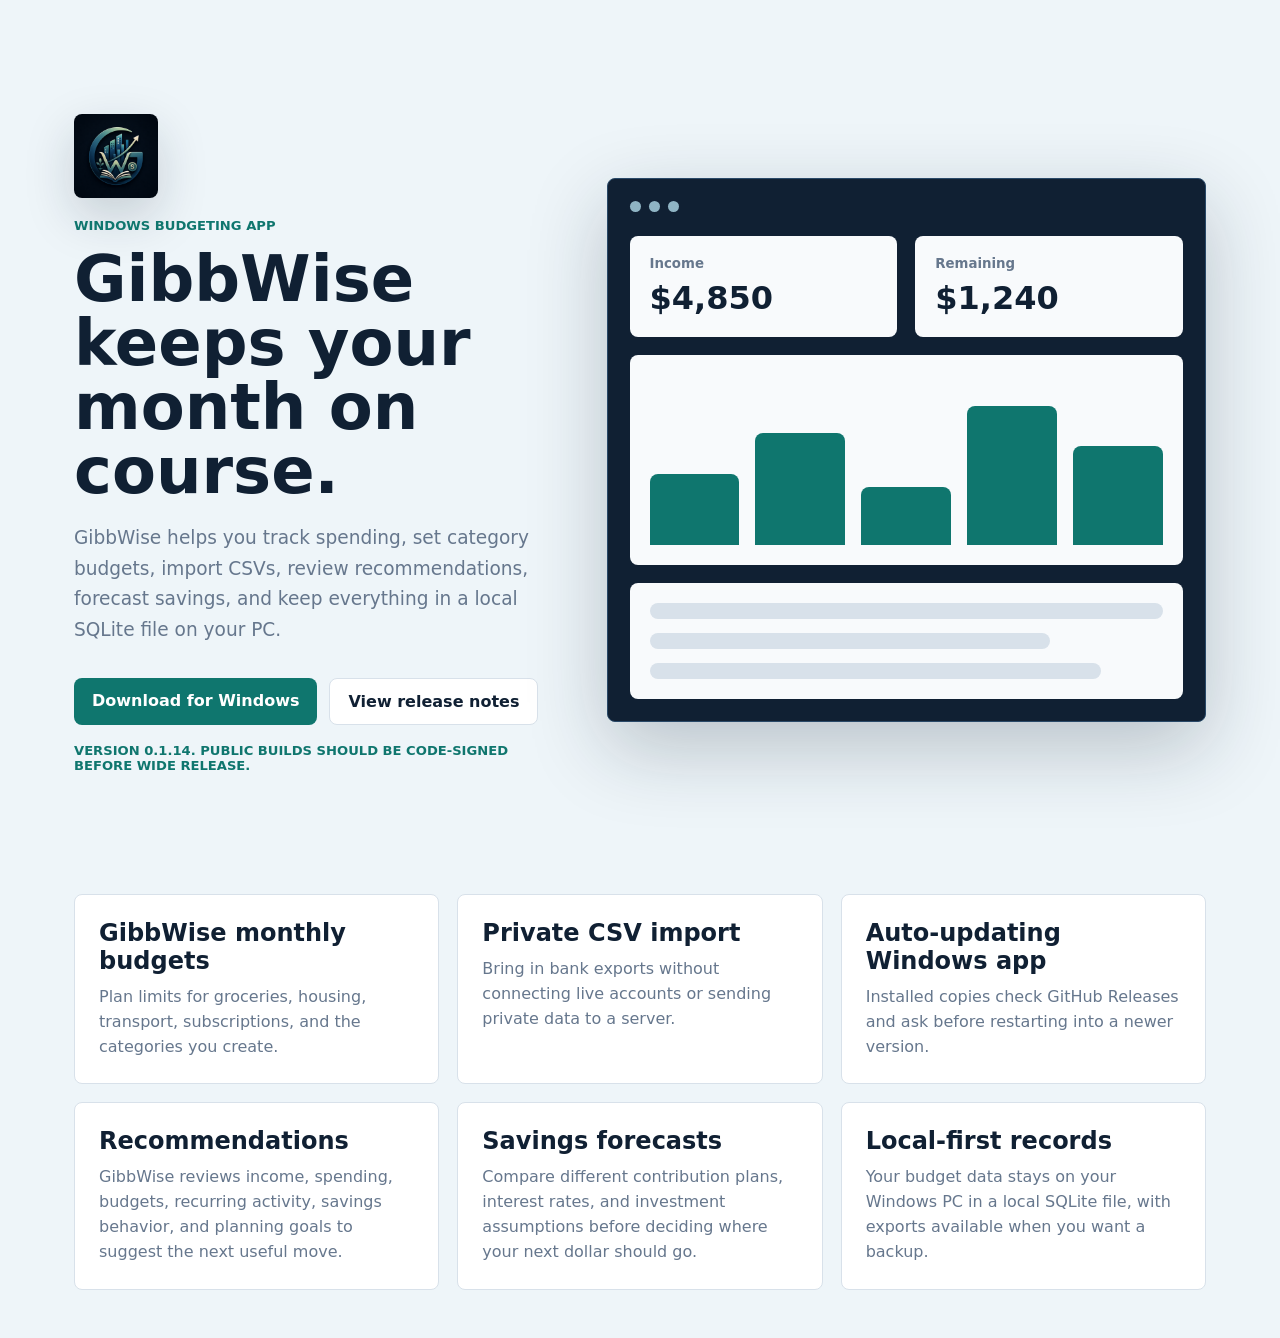
==== index.html @ b03cf2c2 "Publish GibbWise website v0.1.14" ====
<!doctype html>
<html lang="en">
  <head>
    <meta charset="UTF-8" />
    <meta name="viewport" content="width=device-width, initial-scale=1.0" />
    <title>GibbWise - Windows Budgeting App</title>
    <meta
      name="description"
      content="GibbWise is a Windows budgeting app for tracking monthly budgets, transactions, CSV imports, recommendations, savings forecasts, and local-first money plans."
    />
    <meta name="robots" content="index, follow" />
    <meta name="author" content="GibbsLLC" />
    <link rel="canonical" href="https://gibbsllc.github.io/GibbWise-Releases/" />
    <link rel="icon" href="./logo.png" />
    <link rel="apple-touch-icon" href="./logo.png" />
    <link rel="manifest" href="./manifest.webmanifest" />
    <meta property="og:type" content="website" />
    <meta property="og:title" content="GibbWise - Windows Budgeting App" />
    <meta
      property="og:description"
      content="Plan budgets, track income and expenses, import CSVs, review recommendations, and forecast savings in a local-first Windows app."
    />
    <meta property="og:url" content="https://gibbsllc.github.io/GibbWise-Releases/" />
    <meta property="og:image" content="https://gibbsllc.github.io/GibbWise-Releases/logo.png" />
    <meta name="twitter:card" content="summary" />
    <meta name="twitter:title" content="GibbWise - Windows Budgeting App" />
    <meta
      name="twitter:description"
      content="A local-first Windows budgeting app with budgets, transaction tracking, recommendations, CSV import, and savings forecasts."
    />
    <meta name="twitter:image" content="https://gibbsllc.github.io/GibbWise-Releases/logo.png" />
    <link rel="stylesheet" href="./styles.css" />
    <script type="application/ld+json">
      {
        "@context": "https://schema.org",
        "@type": "SoftwareApplication",
        "name": "GibbWise",
        "applicationCategory": "FinanceApplication",
        "operatingSystem": "Windows",
        "description": "GibbWise is a local-first Windows budgeting app for monthly budgets, transactions, CSV imports, recommendations, and savings forecasts.",
        "downloadUrl": "https://github.com/GibbsLLC/GibbWise-Releases/releases/latest/download/GibbWise-Install-Manager.exe",
        "publisher": {
          "@type": "Organization",
          "name": "GibbsLLC"
        },
        "offers": {
          "@type": "Offer",
          "price": "0",
          "priceCurrency": "USD"
        }
      }
    </script>
  </head>
  <body>
    <main>
      <section class="hero">
        <div class="hero-copy">
          <img class="site-logo" src="./logo.png" alt="GibbWise logo" />
          <p class="eyebrow">Windows budgeting app</p>
          <h1>GibbWise keeps your month on course.</h1>
          <p class="lede">
            GibbWise helps you track spending, set category budgets, import CSVs, review recommendations, forecast savings, and keep everything in a local SQLite file on your PC.
          </p>
          <div class="actions">
            <a class="primary-link" href="https://github.com/GibbsLLC/GibbWise-Releases/releases/latest/download/GibbWise-Install-Manager.exe">
              Download for Windows
            </a>
            <a class="secondary-link" href="https://github.com/GibbsLLC/GibbWise-Releases/releases/latest">
              View release notes
            </a>
          </div>
          <p class="fine-print">Version 0.1.14. Public builds should be code-signed before wide release.</p>
        </div>
        <div class="product-shot" aria-label="GibbWise app preview">
          <div class="window-bar">
            <span></span>
            <span></span>
            <span></span>
          </div>
          <div class="shot-grid">
            <div class="metric">
              <small>Income</small>
              <strong>$4,850</strong>
            </div>
            <div class="metric">
              <small>Remaining</small>
              <strong>$1,240</strong>
            </div>
            <div class="chart-bars">
              <i style="height: 42%"></i>
              <i style="height: 66%"></i>
              <i style="height: 34%"></i>
              <i style="height: 82%"></i>
              <i style="height: 58%"></i>
            </div>
            <div class="ledger-lines">
              <span></span>
              <span></span>
              <span></span>
            </div>
          </div>
        </div>
      </section>

      <section class="feature-grid">
        <article>
          <h2>GibbWise monthly budgets</h2>
          <p>Plan limits for groceries, housing, transport, subscriptions, and the categories you create.</p>
        </article>
        <article>
          <h2>Private CSV import</h2>
          <p>Bring in bank exports without connecting live accounts or sending private data to a server.</p>
        </article>
        <article>
          <h2>Auto-updating Windows app</h2>
          <p>Installed copies check GitHub Releases and ask before restarting into a newer version.</p>
        </article>
        <article>
          <h2>Recommendations</h2>
          <p>GibbWise reviews income, spending, budgets, recurring activity, savings behavior, and planning goals to suggest the next useful move.</p>
        </article>
        <article>
          <h2>Savings forecasts</h2>
          <p>Compare different contribution plans, interest rates, and investment assumptions before deciding where your next dollar should go.</p>
        </article>
        <article>
          <h2>Local-first records</h2>
          <p>Your budget data stays on your Windows PC in a local SQLite file, with exports available when you want a backup.</p>
        </article>
      </section>
    </main>
  </body>
</html>
---- styles.css ----
:root {
  --bg: #eef5f9;
  --ink: #102033;
  --muted: #66778d;
  --panel: #ffffff;
  --border: #d8e1ea;
  --accent: #0f766e;
  --accent-dark: #115e59;
  font-family: Inter, ui-sans-serif, system-ui, -apple-system, BlinkMacSystemFont, "Segoe UI", sans-serif;
  color: var(--ink);
  background: var(--bg);
}

* {
  box-sizing: border-box;
}

body {
  margin: 0;
}

main {
  margin: 0 auto;
  max-width: 1180px;
  padding: 48px 24px;
}

.hero {
  align-items: center;
  display: grid;
  gap: 42px;
  grid-template-columns: 0.9fr 1.1fr;
  min-height: calc(100vh - 96px);
}

.eyebrow,
.fine-print {
  color: var(--accent);
  font-size: 0.82rem;
  font-weight: 900;
  text-transform: uppercase;
}

.site-logo {
  border-radius: 8px;
  box-shadow: 0 18px 50px rgba(16, 32, 51, 0.18);
  display: block;
  height: 84px;
  margin-bottom: 20px;
  width: 84px;
}

h1 {
  font-size: 4rem;
  line-height: 1;
  margin: 14px 0 20px;
  max-width: 680px;
}

.lede {
  color: var(--muted);
  font-size: 1.16rem;
  line-height: 1.65;
  max-width: 650px;
}

.actions {
  display: flex;
  flex-wrap: wrap;
  gap: 12px;
  margin: 32px 0 18px;
}

.primary-link,
.secondary-link {
  border-radius: 8px;
  display: inline-flex;
  font-weight: 900;
  padding: 13px 18px;
  text-decoration: none;
}

.primary-link {
  background: var(--accent);
  color: #ffffff;
}

.primary-link:hover {
  background: var(--accent-dark);
}

.secondary-link {
  background: #ffffff;
  border: 1px solid var(--border);
  color: var(--ink);
}

.product-shot {
  background: #102033;
  border: 1px solid #294968;
  border-radius: 8px;
  box-shadow: 0 26px 80px rgba(16, 32, 51, 0.24);
  min-height: 520px;
  overflow: hidden;
  padding: 22px;
}

.window-bar {
  display: flex;
  gap: 8px;
  margin-bottom: 24px;
}

.window-bar span {
  background: #8fb4c4;
  border-radius: 999px;
  height: 11px;
  width: 11px;
}

.shot-grid {
  display: grid;
  gap: 18px;
  grid-template-columns: 1fr 1fr;
}

.metric,
.chart-bars,
.ledger-lines {
  background: #f8fafc;
  border-radius: 8px;
  padding: 20px;
}

.metric {
  display: grid;
  gap: 8px;
}

.metric small {
  color: var(--muted);
  font-weight: 800;
}

.metric strong {
  font-size: 2rem;
}

.chart-bars {
  align-items: end;
  display: flex;
  gap: 16px;
  grid-column: span 2;
  height: 210px;
}

.chart-bars i {
  background: var(--accent);
  border-radius: 8px 8px 0 0;
  flex: 1;
}

.ledger-lines {
  display: grid;
  gap: 14px;
  grid-column: span 2;
}

.ledger-lines span {
  background: #d8e1ea;
  border-radius: 999px;
  height: 16px;
}

.ledger-lines span:nth-child(2) {
  width: 78%;
}

.ledger-lines span:nth-child(3) {
  width: 88%;
}

.feature-grid {
  display: grid;
  gap: 18px;
  grid-template-columns: repeat(3, 1fr);
  margin-top: 42px;
}

article {
  background: var(--panel);
  border: 1px solid var(--border);
  border-radius: 8px;
  padding: 24px;
}

article h2 {
  margin: 0 0 10px;
}

article p {
  color: var(--muted);
  line-height: 1.55;
  margin: 0;
}

@media (max-width: 840px) {
  .hero,
  .feature-grid {
    grid-template-columns: 1fr;
  }

  h1 {
    font-size: 2.8rem;
  }
}
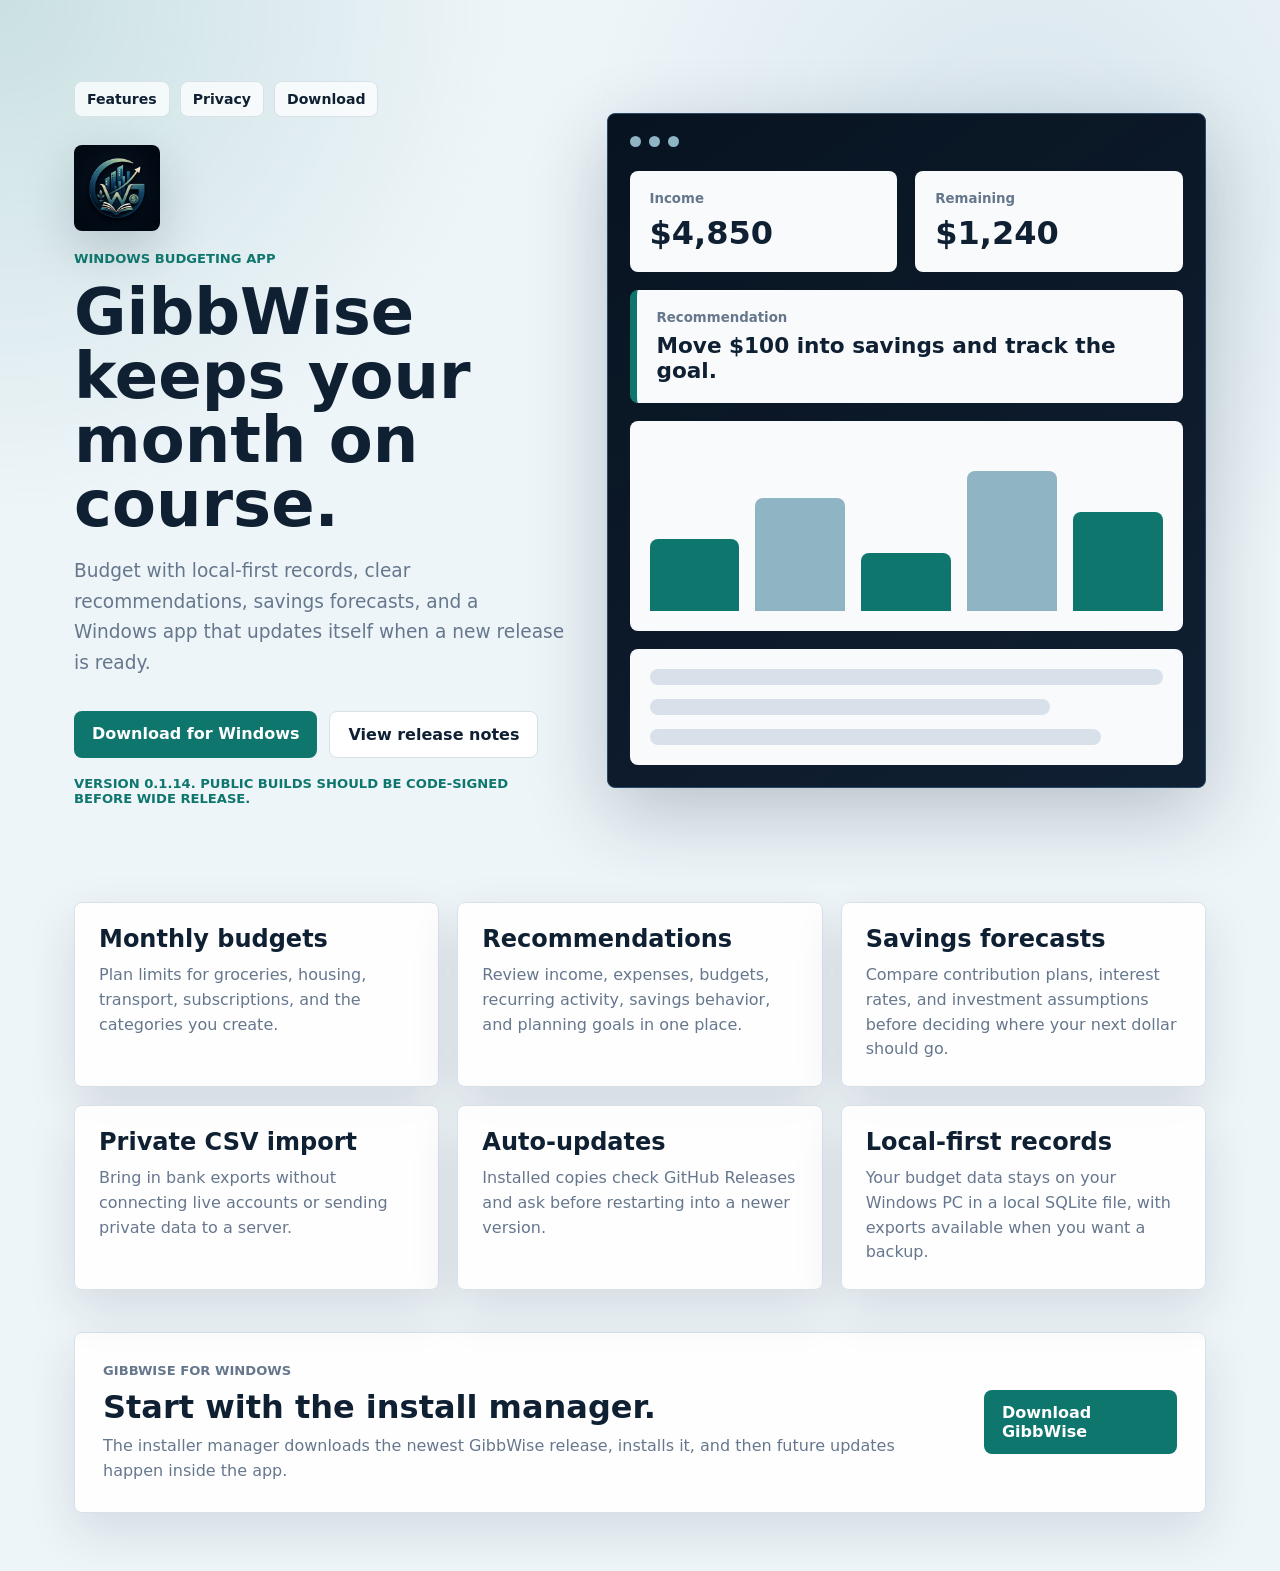
==== commit 1545fb8d: "Publish GibbWise website v0.1.14" ====
--- a/index.html
+++ b/index.html
@@ -55,13 +55,18 @@
     <main>
       <section class="hero">
         <div class="hero-copy">
+          <nav class="site-nav" aria-label="GibbWise website">
+            <a href="#features">Features</a>
+            <a href="#privacy">Privacy</a>
+            <a href="#download">Download</a>
+          </nav>
           <img class="site-logo" src="./logo.png" alt="GibbWise logo" />
           <p class="eyebrow">Windows budgeting app</p>
           <h1>GibbWise keeps your month on course.</h1>
           <p class="lede">
-            GibbWise helps you track spending, set category budgets, import CSVs, review recommendations, forecast savings, and keep everything in a local SQLite file on your PC.
+            Budget with local-first records, clear recommendations, savings forecasts, and a Windows app that updates itself when a new release is ready.
           </p>
-          <div class="actions">
+          <div class="actions" id="download">
             <a class="primary-link" href="https://github.com/GibbsLLC/GibbWise-Releases/releases/latest/download/GibbWise-Install-Manager.exe">
               Download for Windows
             </a>
@@ -86,6 +91,10 @@
               <small>Remaining</small>
               <strong>$1,240</strong>
             </div>
+            <div class="recommendation-card">
+              <small>Recommendation</small>
+              <strong>Move $100 into savings and track the goal.</strong>
+            </div>
             <div class="chart-bars">
               <i style="height: 42%"></i>
               <i style="height: 66%"></i>
@@ -102,32 +111,43 @@
         </div>
       </section>
 
-      <section class="feature-grid">
+      <section class="feature-grid" id="features">
         <article>
-          <h2>GibbWise monthly budgets</h2>
+          <h2>Monthly budgets</h2>
           <p>Plan limits for groceries, housing, transport, subscriptions, and the categories you create.</p>
+        </article>
+        <article>
+          <h2>Recommendations</h2>
+          <p>Review income, expenses, budgets, recurring activity, savings behavior, and planning goals in one place.</p>
+        </article>
+        <article>
+          <h2>Savings forecasts</h2>
+          <p>Compare contribution plans, interest rates, and investment assumptions before deciding where your next dollar should go.</p>
         </article>
         <article>
           <h2>Private CSV import</h2>
           <p>Bring in bank exports without connecting live accounts or sending private data to a server.</p>
         </article>
         <article>
-          <h2>Auto-updating Windows app</h2>
+          <h2>Auto-updates</h2>
           <p>Installed copies check GitHub Releases and ask before restarting into a newer version.</p>
         </article>
-        <article>
-          <h2>Recommendations</h2>
-          <p>GibbWise reviews income, spending, budgets, recurring activity, savings behavior, and planning goals to suggest the next useful move.</p>
-        </article>
-        <article>
-          <h2>Savings forecasts</h2>
-          <p>Compare different contribution plans, interest rates, and investment assumptions before deciding where your next dollar should go.</p>
-        </article>
-        <article>
+        <article id="privacy">
           <h2>Local-first records</h2>
           <p>Your budget data stays on your Windows PC in a local SQLite file, with exports available when you want a backup.</p>
         </article>
       </section>
+
+      <section class="download-panel">
+        <div>
+          <p class="eyebrow">GibbWise for Windows</p>
+          <h2>Start with the install manager.</h2>
+          <p>The installer manager downloads the newest GibbWise release, installs it, and then future updates happen inside the app.</p>
+        </div>
+        <a class="primary-link" href="https://github.com/GibbsLLC/GibbWise-Releases/releases/latest/download/GibbWise-Install-Manager.exe">
+          Download GibbWise
+        </a>
+      </section>
     </main>
   </body>
 </html>
--- a/styles.css
+++ b/styles.css
@@ -6,31 +6,76 @@
   --border: #d8e1ea;
   --accent: #0f766e;
   --accent-dark: #115e59;
-  font-family: Inter, ui-sans-serif, system-ui, -apple-system, BlinkMacSystemFont, "Segoe UI", sans-serif;
+  --navy: #07121f;
+  --navy-soft: #102033;
+  --blue-soft: #8fb4c4;
   color: var(--ink);
   background: var(--bg);
+  font-family: Inter, ui-sans-serif, system-ui, -apple-system, BlinkMacSystemFont, "Segoe UI", sans-serif;
+  font-synthesis: none;
+  text-rendering: optimizeLegibility;
+  -webkit-font-smoothing: antialiased;
+  -moz-osx-font-smoothing: grayscale;
 }
 
 * {
   box-sizing: border-box;
 }
 
+html {
+  scroll-behavior: smooth;
+}
+
 body {
   margin: 0;
+}
+
+body::before {
+  background:
+    radial-gradient(circle at top left, rgba(15, 118, 110, 0.16), transparent 32rem),
+    radial-gradient(circle at 80% 20%, rgba(143, 180, 196, 0.24), transparent 28rem);
+  content: "";
+  inset: 0;
+  pointer-events: none;
+  position: fixed;
+  z-index: -1;
 }
 
 main {
   margin: 0 auto;
   max-width: 1180px;
-  padding: 48px 24px;
+  padding: 40px 24px;
 }
 
 .hero {
   align-items: center;
   display: grid;
   gap: 42px;
-  grid-template-columns: 0.9fr 1.1fr;
-  min-height: calc(100vh - 96px);
+  grid-template-columns: minmax(0, 0.9fr) minmax(0, 1.1fr);
+  min-height: calc(100vh - 80px);
+}
+
+.site-nav {
+  align-items: center;
+  display: flex;
+  flex-wrap: wrap;
+  gap: 10px;
+  margin-bottom: 28px;
+}
+
+.site-nav a {
+  background: rgba(255, 255, 255, 0.72);
+  border: 1px solid var(--border);
+  border-radius: 8px;
+  color: var(--ink);
+  font-size: 0.88rem;
+  font-weight: 900;
+  padding: 9px 12px;
+  text-decoration: none;
+}
+
+.site-nav a:hover {
+  border-color: #9fb2c7;
 }
 
 .eyebrow,
@@ -45,9 +90,9 @@
   border-radius: 8px;
   box-shadow: 0 18px 50px rgba(16, 32, 51, 0.18);
   display: block;
-  height: 84px;
+  height: 86px;
   margin-bottom: 20px;
-  width: 84px;
+  width: 86px;
 }
 
 h1 {
@@ -57,6 +102,11 @@
   max-width: 680px;
 }
 
+h2 {
+  line-height: 1.08;
+  margin: 0;
+}
+
 .lede {
   color: var(--muted);
   font-size: 1.16rem;
@@ -76,6 +126,7 @@
   border-radius: 8px;
   display: inline-flex;
   font-weight: 900;
+  justify-content: center;
   padding: 13px 18px;
   text-decoration: none;
 }
@@ -95,8 +146,14 @@
   color: var(--ink);
 }
 
+.secondary-link:hover {
+  border-color: #9fb2c7;
+}
+
 .product-shot {
-  background: #102033;
+  background:
+    linear-gradient(145deg, rgba(7, 18, 31, 0.94), rgba(16, 32, 51, 0.98)),
+    var(--navy-soft);
   border: 1px solid #294968;
   border-radius: 8px;
   box-shadow: 0 26px 80px rgba(16, 32, 51, 0.24);
@@ -112,7 +169,7 @@
 }
 
 .window-bar span {
-  background: #8fb4c4;
+  background: var(--blue-soft);
   border-radius: 999px;
   height: 11px;
   width: 11px;
@@ -126,24 +183,36 @@
 
 .metric,
 .chart-bars,
-.ledger-lines {
+.ledger-lines,
+.recommendation-card {
   background: #f8fafc;
   border-radius: 8px;
   padding: 20px;
 }
 
-.metric {
+.metric,
+.recommendation-card {
   display: grid;
   gap: 8px;
 }
 
-.metric small {
+.metric small,
+.recommendation-card small {
   color: var(--muted);
   font-weight: 800;
 }
 
 .metric strong {
   font-size: 2rem;
+}
+
+.recommendation-card {
+  border-left: 7px solid var(--accent);
+  grid-column: span 2;
+}
+
+.recommendation-card strong {
+  font-size: 1.35rem;
 }
 
 .chart-bars {
@@ -160,6 +229,11 @@
   flex: 1;
 }
 
+.chart-bars i:nth-child(2),
+.chart-bars i:nth-child(4) {
+  background: var(--blue-soft);
+}
+
 .ledger-lines {
   display: grid;
   gap: 14px;
@@ -187,10 +261,15 @@
   margin-top: 42px;
 }
 
+article,
+.download-panel {
+  background: rgba(255, 255, 255, 0.9);
+  border: 1px solid var(--border);
+  border-radius: 8px;
+  box-shadow: 0 18px 50px rgba(16, 32, 51, 0.12);
+}
+
 article {
-  background: var(--panel);
-  border: 1px solid var(--border);
-  border-radius: 8px;
   padding: 24px;
 }
 
@@ -198,13 +277,28 @@
   margin: 0 0 10px;
 }
 
-article p {
+article p,
+.download-panel p {
   color: var(--muted);
   line-height: 1.55;
   margin: 0;
 }
 
-@media (max-width: 840px) {
+.download-panel {
+  align-items: center;
+  display: flex;
+  gap: 24px;
+  justify-content: space-between;
+  margin: 42px 0 18px;
+  padding: 28px;
+}
+
+.download-panel h2 {
+  font-size: 2rem;
+  margin: 8px 0 10px;
+}
+
+@media (max-width: 920px) {
   .hero,
   .feature-grid {
     grid-template-columns: 1fr;
@@ -213,4 +307,9 @@
   h1 {
     font-size: 2.8rem;
   }
-}
+
+  .download-panel {
+    align-items: stretch;
+    flex-direction: column;
+  }
+}
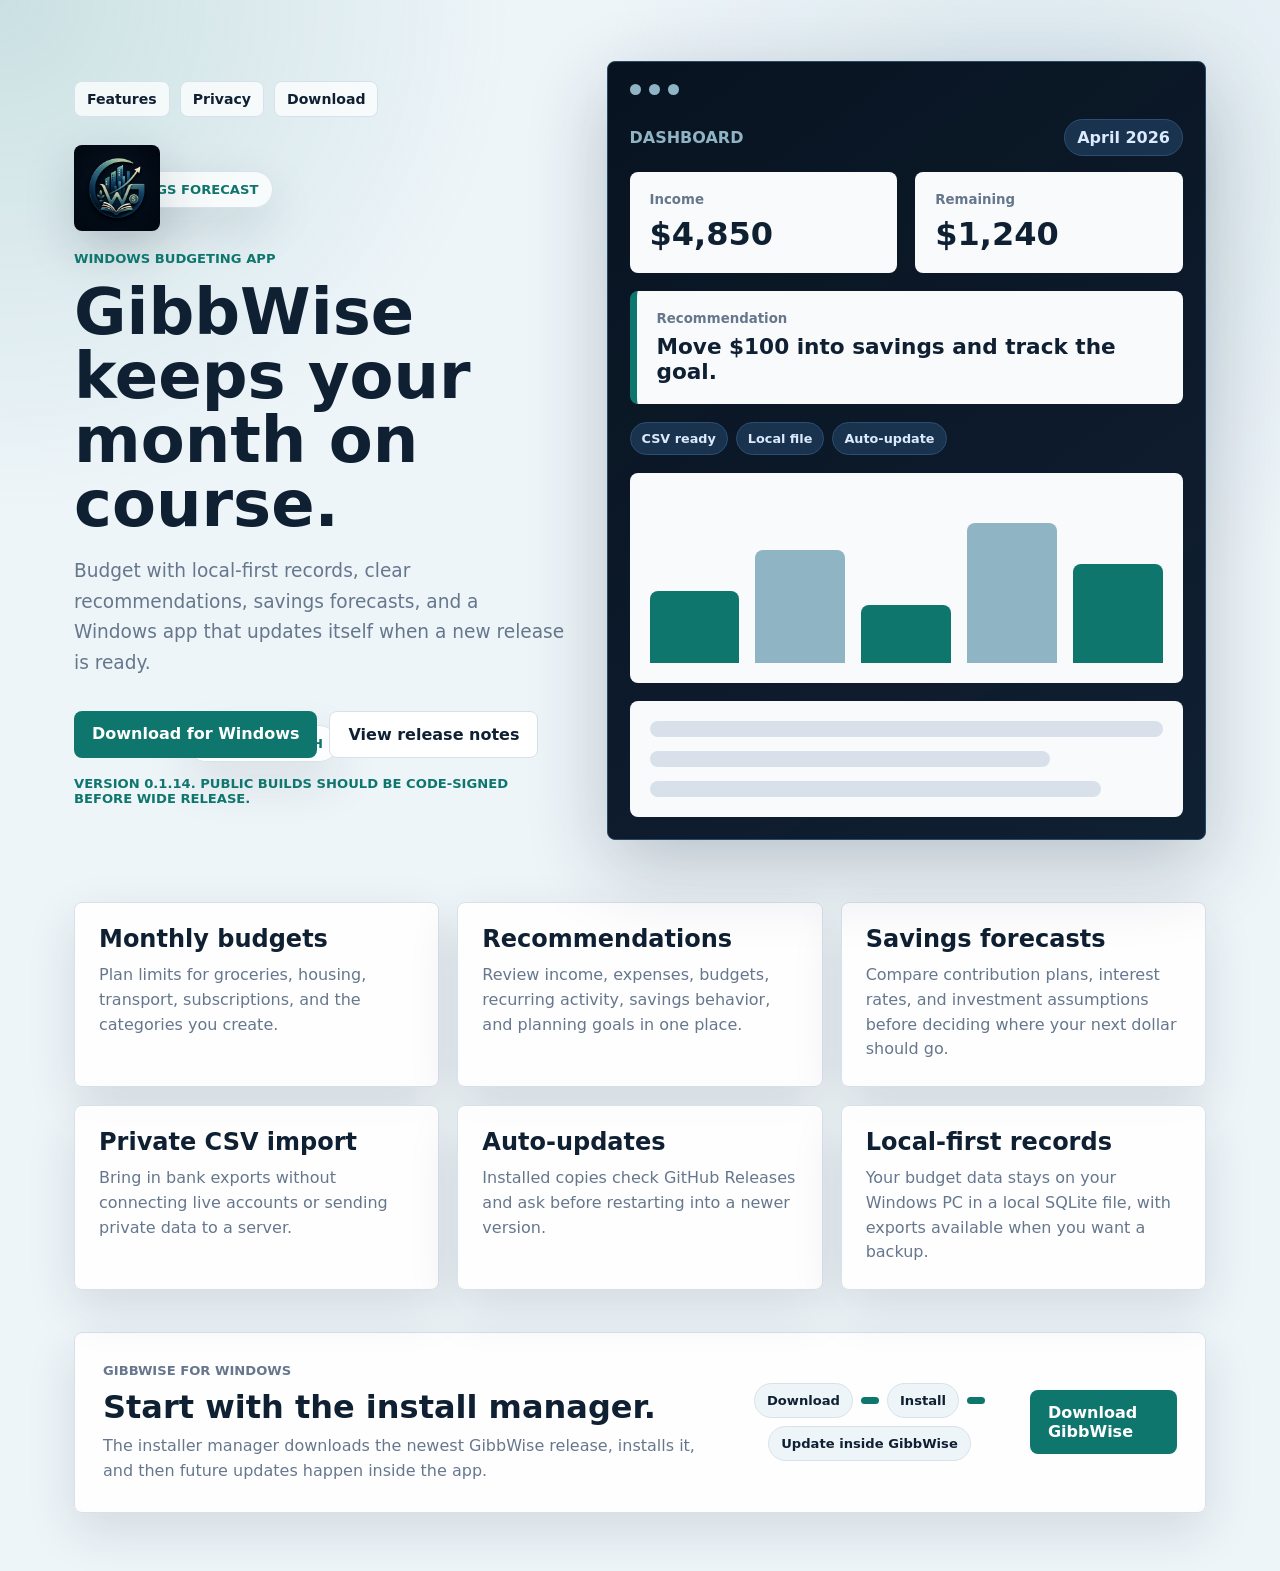
==== commit 16c8ee1d: "Publish GibbWise website v0.1.14" ====
--- a/index.html
+++ b/index.html
@@ -54,6 +54,12 @@
   <body>
     <main>
       <section class="hero">
+        <div class="floating-pills" aria-hidden="true">
+          <span class="floating-pill pill-one">Savings forecast</span>
+          <span class="floating-pill pill-two">Safe to spend</span>
+          <span class="floating-pill pill-three">Budget health</span>
+          <span class="floating-pill pill-four">Recurring income</span>
+        </div>
         <div class="hero-copy">
           <nav class="site-nav" aria-label="GibbWise website">
             <a href="#features">Features</a>
@@ -82,6 +88,10 @@
             <span></span>
             <span></span>
           </div>
+          <div class="preview-header">
+            <span>Dashboard</span>
+            <strong>April 2026</strong>
+          </div>
           <div class="shot-grid">
             <div class="metric">
               <small>Income</small>
@@ -94,6 +104,11 @@
             <div class="recommendation-card">
               <small>Recommendation</small>
               <strong>Move $100 into savings and track the goal.</strong>
+            </div>
+            <div class="mini-pills" aria-hidden="true">
+              <span>CSV ready</span>
+              <span>Local file</span>
+              <span>Auto-update</span>
             </div>
             <div class="chart-bars">
               <i style="height: 42%"></i>
@@ -144,6 +159,13 @@
           <h2>Start with the install manager.</h2>
           <p>The installer manager downloads the newest GibbWise release, installs it, and then future updates happen inside the app.</p>
         </div>
+        <div class="install-steps" aria-label="Install flow">
+          <span>Download</span>
+          <i></i>
+          <span>Install</span>
+          <i></i>
+          <span>Update inside GibbWise</span>
+        </div>
         <a class="primary-link" href="https://github.com/GibbsLLC/GibbWise-Releases/releases/latest/download/GibbWise-Install-Manager.exe">
           Download GibbWise
         </a>
--- a/styles.css
+++ b/styles.css
@@ -53,6 +53,57 @@
   gap: 42px;
   grid-template-columns: minmax(0, 0.9fr) minmax(0, 1.1fr);
   min-height: calc(100vh - 80px);
+  position: relative;
+}
+
+.hero-copy,
+.product-shot {
+  position: relative;
+  z-index: 1;
+}
+
+.floating-pills {
+  inset: 0;
+  pointer-events: none;
+  position: absolute;
+  z-index: 0;
+}
+
+.floating-pill {
+  animation: float-pill 8s ease-in-out infinite;
+  background: rgba(255, 255, 255, 0.76);
+  border: 1px solid var(--border);
+  border-radius: 999px;
+  box-shadow: 0 18px 50px rgba(16, 32, 51, 0.12);
+  color: var(--accent);
+  font-size: 0.82rem;
+  font-weight: 900;
+  padding: 10px 14px;
+  position: absolute;
+  text-transform: uppercase;
+}
+
+.pill-one {
+  left: 2%;
+  top: 16%;
+}
+
+.pill-two {
+  animation-delay: -2s;
+  right: 2%;
+  top: 13%;
+}
+
+.pill-three {
+  animation-delay: -4s;
+  bottom: 12%;
+  left: 10%;
+}
+
+.pill-four {
+  animation-delay: -6s;
+  bottom: 20%;
+  right: 4%;
 }
 
 .site-nav {
@@ -76,6 +127,7 @@
 
 .site-nav a:hover {
   border-color: #9fb2c7;
+  transform: translateY(-1px);
 }
 
 .eyebrow,
@@ -129,6 +181,7 @@
   justify-content: center;
   padding: 13px 18px;
   text-decoration: none;
+  transition: background 160ms ease, border-color 160ms ease, box-shadow 160ms ease, transform 160ms ease;
 }
 
 .primary-link {
@@ -138,6 +191,8 @@
 
 .primary-link:hover {
   background: var(--accent-dark);
+  box-shadow: 0 14px 34px rgba(15, 118, 110, 0.24);
+  transform: translateY(-2px);
 }
 
 .secondary-link {
@@ -148,6 +203,7 @@
 
 .secondary-link:hover {
   border-color: #9fb2c7;
+  transform: translateY(-2px);
 }
 
 .product-shot {
@@ -160,6 +216,13 @@
   min-height: 520px;
   overflow: hidden;
   padding: 22px;
+  transform: translateZ(0);
+  transition: box-shadow 220ms ease, transform 220ms ease;
+}
+
+.product-shot:hover {
+  box-shadow: 0 32px 90px rgba(16, 32, 51, 0.32);
+  transform: translateY(-3px);
 }
 
 .window-bar {
@@ -173,6 +236,28 @@
   border-radius: 999px;
   height: 11px;
   width: 11px;
+}
+
+.preview-header {
+  align-items: center;
+  color: #f8fafc;
+  display: flex;
+  justify-content: space-between;
+  margin: 0 0 16px;
+}
+
+.preview-header span {
+  color: var(--blue-soft);
+  font-weight: 900;
+  text-transform: uppercase;
+}
+
+.preview-header strong {
+  background: #19324d;
+  border: 1px solid #2b4f73;
+  border-radius: 999px;
+  color: #dbeafe;
+  padding: 8px 12px;
 }
 
 .shot-grid {
@@ -194,6 +279,13 @@
 .recommendation-card {
   display: grid;
   gap: 8px;
+  transition: transform 160ms ease, box-shadow 160ms ease;
+}
+
+.metric:hover,
+.recommendation-card:hover {
+  box-shadow: 0 12px 24px rgba(7, 18, 31, 0.12);
+  transform: translateY(-3px);
 }
 
 .metric small,
@@ -215,6 +307,32 @@
   font-size: 1.35rem;
 }
 
+.mini-pills {
+  display: flex;
+  flex-wrap: wrap;
+  gap: 8px;
+  grid-column: span 2;
+}
+
+.mini-pills span {
+  animation: soft-pop 4s ease-in-out infinite;
+  background: #19324d;
+  border: 1px solid #2b4f73;
+  border-radius: 999px;
+  color: #dbeafe;
+  font-size: 0.8rem;
+  font-weight: 900;
+  padding: 8px 11px;
+}
+
+.mini-pills span:nth-child(2) {
+  animation-delay: -1.3s;
+}
+
+.mini-pills span:nth-child(3) {
+  animation-delay: -2.6s;
+}
+
 .chart-bars {
   align-items: end;
   display: flex;
@@ -224,9 +342,26 @@
 }
 
 .chart-bars i {
+  animation: bar-breathe 5s ease-in-out infinite;
   background: var(--accent);
   border-radius: 8px 8px 0 0;
   flex: 1;
+}
+
+.chart-bars i:nth-child(2) {
+  animation-delay: -1s;
+}
+
+.chart-bars i:nth-child(3) {
+  animation-delay: -2s;
+}
+
+.chart-bars i:nth-child(4) {
+  animation-delay: -3s;
+}
+
+.chart-bars i:nth-child(5) {
+  animation-delay: -4s;
 }
 
 .chart-bars i:nth-child(2),
@@ -271,6 +406,13 @@
 
 article {
   padding: 24px;
+  transition: border-color 160ms ease, box-shadow 160ms ease, transform 160ms ease;
+}
+
+article:hover {
+  border-color: #9fb2c7;
+  box-shadow: 0 24px 60px rgba(16, 32, 51, 0.16);
+  transform: translateY(-4px);
 }
 
 article h2 {
@@ -298,6 +440,68 @@
   margin: 8px 0 10px;
 }
 
+.install-steps {
+  align-items: center;
+  display: flex;
+  flex-wrap: wrap;
+  gap: 8px;
+  justify-content: center;
+}
+
+.install-steps span {
+  background: #eef5f9;
+  border: 1px solid var(--border);
+  border-radius: 999px;
+  color: var(--ink);
+  font-size: 0.82rem;
+  font-weight: 900;
+  padding: 9px 12px;
+}
+
+.install-steps i {
+  background: var(--accent);
+  border-radius: 999px;
+  height: 7px;
+  width: 18px;
+}
+
+@keyframes float-pill {
+  0%,
+  100% {
+    transform: translate3d(0, 0, 0) rotate(-1deg);
+  }
+
+  50% {
+    transform: translate3d(12px, -16px, 0) rotate(2deg);
+  }
+}
+
+@keyframes soft-pop {
+  0%,
+  100% {
+    transform: translateY(0);
+  }
+
+  50% {
+    transform: translateY(-3px);
+  }
+}
+
+@keyframes bar-breathe {
+  0%,
+  100% {
+    filter: saturate(0.9);
+    transform: scaleY(1);
+    transform-origin: bottom;
+  }
+
+  50% {
+    filter: saturate(1.2);
+    transform: scaleY(1.05);
+    transform-origin: bottom;
+  }
+}
+
 @media (max-width: 920px) {
   .hero,
   .feature-grid {
@@ -312,4 +516,23 @@
     align-items: stretch;
     flex-direction: column;
   }
-}
+
+  .floating-pills {
+    display: none;
+  }
+}
+
+@media (prefers-reduced-motion: reduce) {
+  html {
+    scroll-behavior: auto;
+  }
+
+  *,
+  *::before,
+  *::after {
+    animation-duration: 1ms !important;
+    animation-iteration-count: 1 !important;
+    scroll-behavior: auto !important;
+    transition-duration: 1ms !important;
+  }
+}
